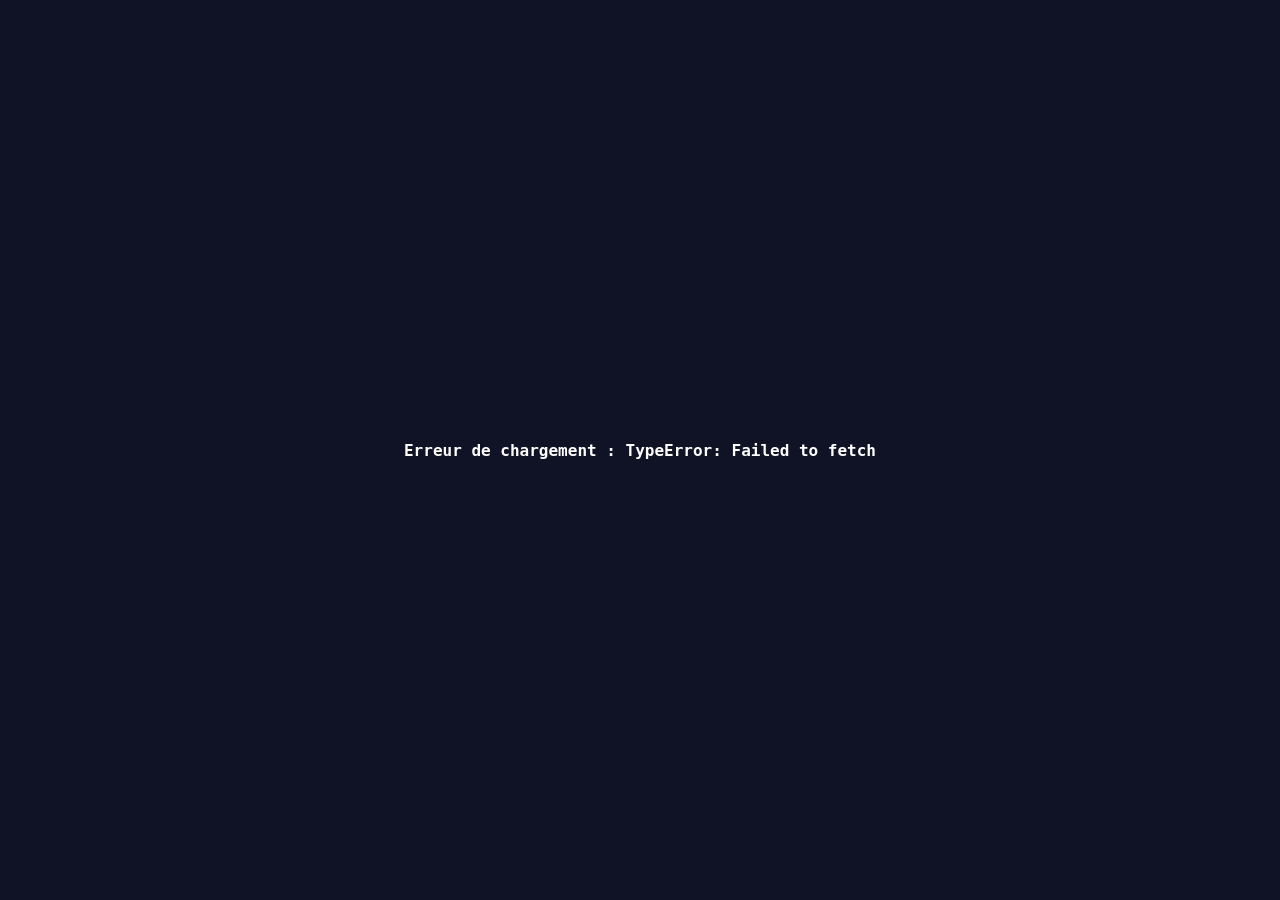
==== index.html @ 935f4385 "Add static preview loader" ====
<!doctype html><html lang="fr"><head><meta charset="utf-8"><meta name="viewport" content="width=device-width,initial-scale=1"><meta name="robots" content="noindex,nofollow,noarchive"><title>Chargement des previews…</title><style>body{margin:0;min-height:100vh;display:grid;place-items:center;background:#101225;color:#fff;font:600 16px system-ui}div{text-align:center}small{display:block;opacity:.55;margin-top:8px;font-weight:400}</style></head><body><div>Chargement des 12 previews…<small>Page Formation 48 h</small></div><script src="chunks/part01.js"></script><script src="chunks/part02.js"></script><script src="chunks/part03.js"></script><script src="chunks/part04.js"></script><script src="chunks/part05.js"></script><script>(async()=>{const b=Uint8Array.from(atob(window.__FP||''),c=>c.charCodeAt(0));const s=new DecompressionStream('gzip');const html=await new Response(new Blob([b]).stream().pipeThrough(s)).text();document.open();document.write(html);document.close()})().catch(e=>{document.body.innerHTML='<pre>Erreur de chargement : '+String(e)+'</pre>'});</script></body></html>
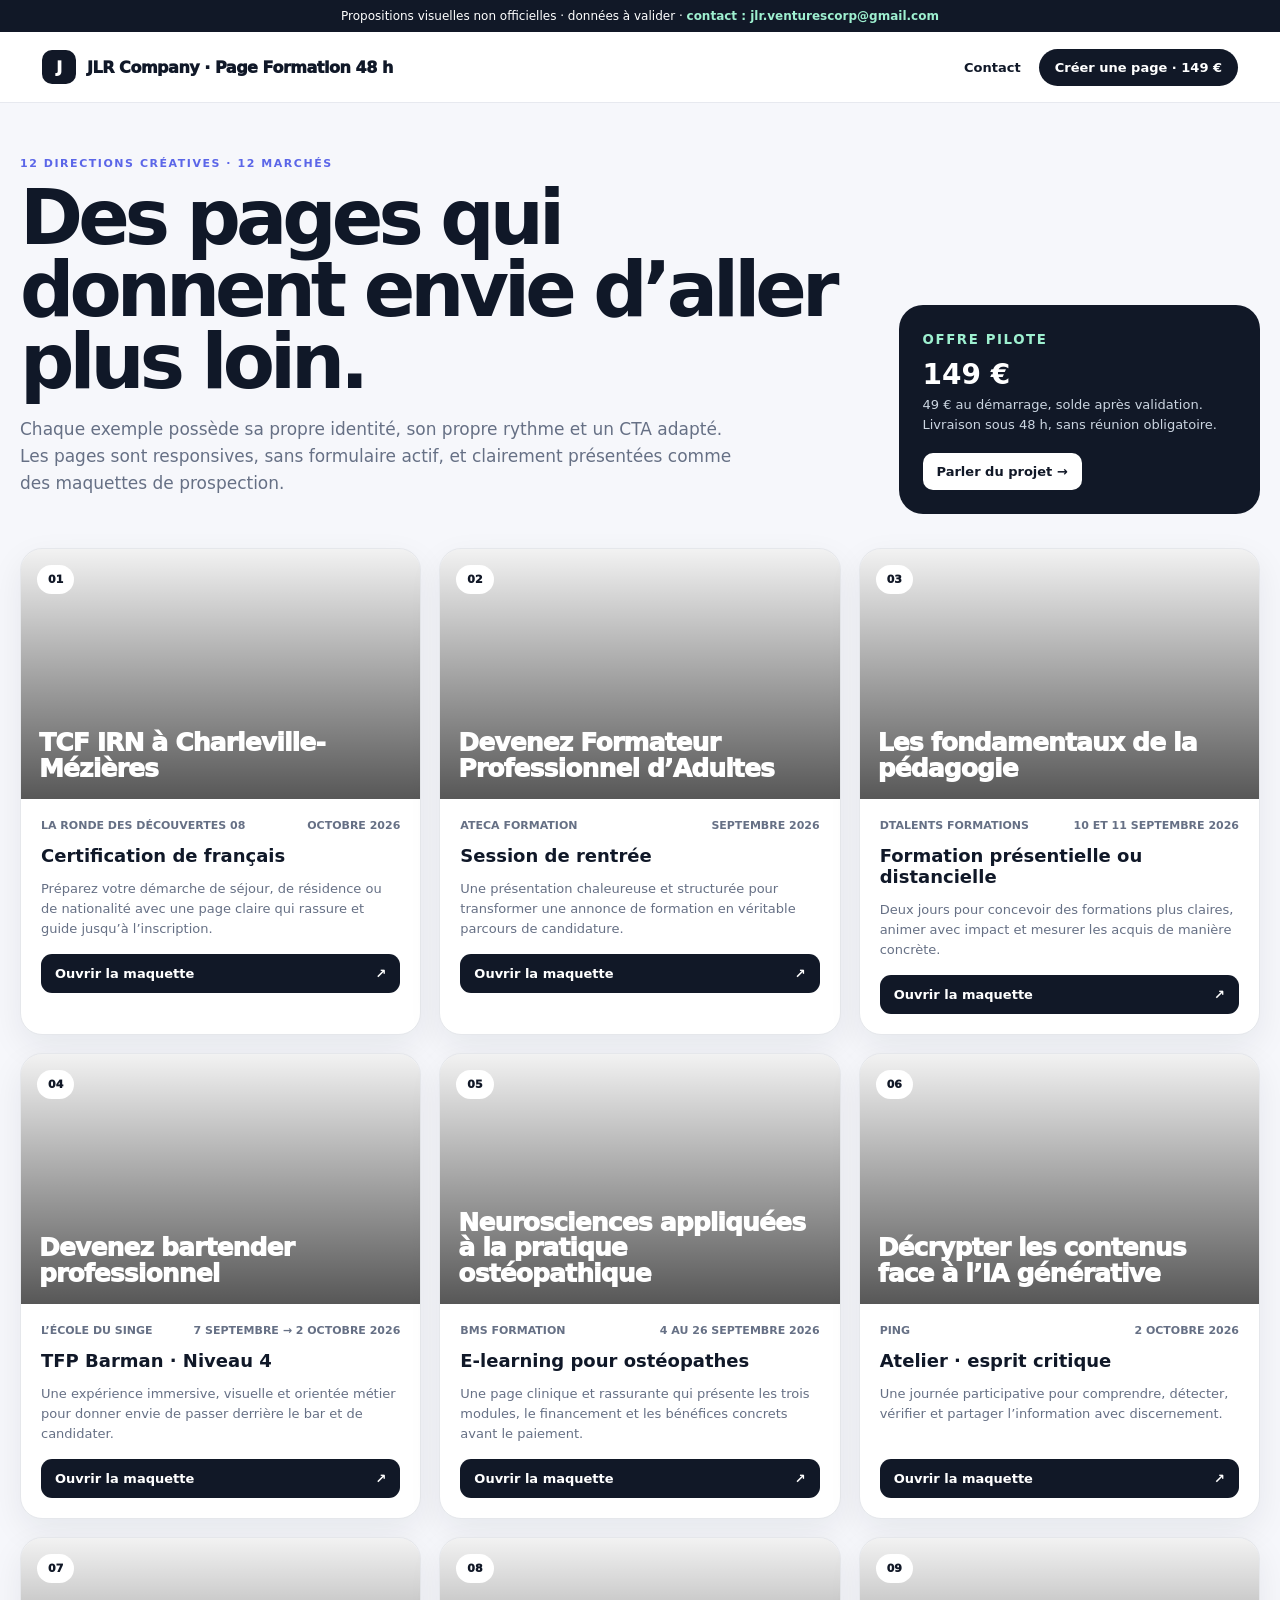
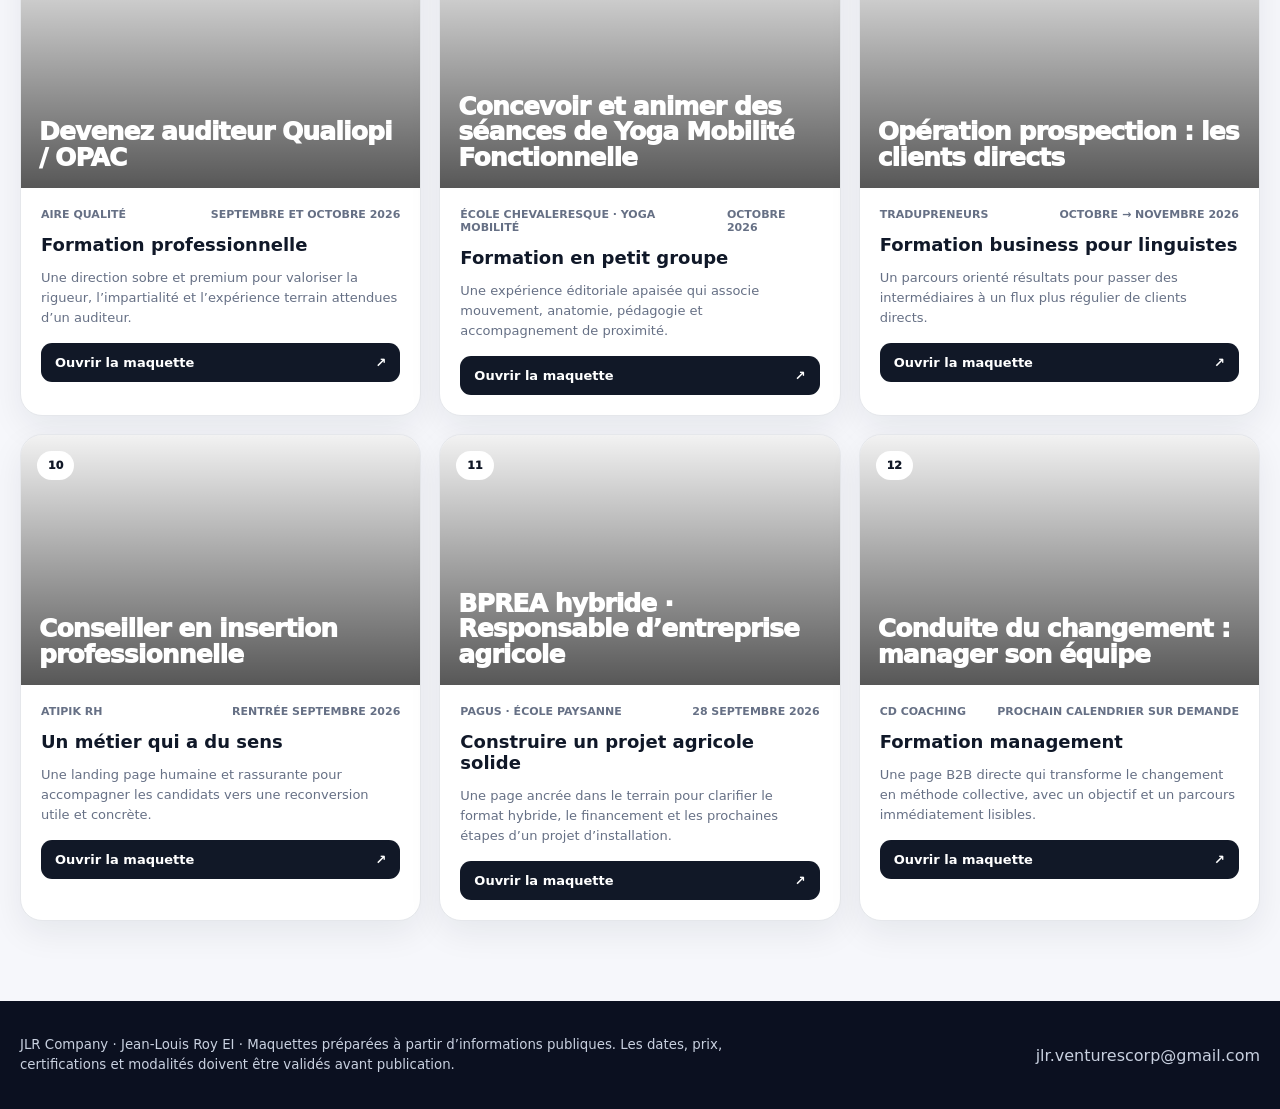
==== commit e0c86861: "Publish conversion-focused v3 formation previews" ====
--- a/index.html
+++ b/index.html
@@ -1 +1 @@
-<!doctype html><html lang="fr"><head><meta charset="utf-8"><meta name="viewport" content="width=device-width,initial-scale=1"><meta name="robots" content="noindex,nofollow,noarchive"><title>Chargement des previews…</title><style>body{margin:0;min-height:100vh;display:grid;place-items:center;background:#101225;color:#fff;font:600 16px system-ui}div{text-align:center}small{display:block;opacity:.55;margin-top:8px;font-weight:400}</style></head><body><div>Chargement des 12 previews…<small>Page Formation 48 h</small></div><script src="chunks/part01.js"></script><script src="chunks/part02.js"></script><script src="chunks/part03.js"></script><script src="chunks/part04.js"></script><script src="chunks/part05.js"></script><script>(async()=>{const b=Uint8Array.from(atob(window.__FP||''),c=>c.charCodeAt(0));const s=new DecompressionStream('gzip');const html=await new Response(new Blob([b]).stream().pipeThrough(s)).text();document.open();document.write(html);document.close()})().catch(e=>{document.body.innerHTML='<pre>Erreur de chargement : '+String(e)+'</pre>'});</script></body></html>+<!doctype html><html lang="fr"><head><meta charset="utf-8"><meta name="viewport" content="width=device-width,initial-scale=1"><meta name="robots" content="noindex,nofollow,noarchive"><meta name="description" content="Douze exemples uniques de landing pages de formation conçues par JLR Company."><meta property="og:title" content="Page Formation 48 h · JLR Company"><meta property="og:description" content="12 directions visuelles uniques, responsives et orientées conversion."><meta property="og:type" content="website"><title>12 landing pages de formation · JLR Company</title><script type="application/ld+json" id="ld">{}</script><link rel="stylesheet" href="assets/styles1.css"><link rel="stylesheet" href="assets/styles2.css"><link rel="stylesheet" href="assets/styles3.css"><link rel="stylesheet" href="assets/styles4.css"><link rel="stylesheet" href="assets/styles5.css"></head><body><div id="app"></div><script src="data/sites1.js"></script><script src="data/sites2.js"></script><script src="data/sites3.js"></script><script src="data/sites4.js"></script><script src="assets/app1.js"></script><script src="assets/app2.js"></script><script src="assets/app3.js"></script></body></html>
--- a/assets/styles1.css
+++ b/assets/styles1.css
@@ -0,0 +1 @@
+*{box-sizing:border-box}html{scroll-behavior:smooth}body{margin:0;font-family:Inter,ui-sans-serif,system-ui,-apple-system,Segoe UI,sans-serif;color:#101828;background:#f6f7fb}a{text-decoration:none;color:inherit}button{font:inherit}.hidden{display:none!important}.notice{background:#111827;color:#fff;padding:9px 18px;font-size:12px;text-align:center}.notice b{color:#9ef0d0}.top{position:sticky;top:0;z-index:50;background:rgba(255,255,255,.92);backdrop-filter:blur(14px);border-bottom:1px solid #e7e9ef}.topin{max-width:1240px;margin:auto;height:70px;padding:0 22px;display:flex;align-items:center;justify-content:space-between;gap:18px}.brand{display:flex;align-items:center;gap:11px;font-weight:950;letter-spacing:-.03em}.brandmark{width:34px;height:34px;border-radius:10px;background:#111827;color:#fff;display:grid;place-items:center}.topnav{display:flex;align-items:center;gap:18px;font-size:13px;font-weight:750}.topnav a:hover{opacity:.7}.pill{padding:11px 16px;border-radius:999px;background:#111827;color:#fff}.wrap{width:min(1240px,calc(100% - 36px));margin:auto}.dashboard{padding:54px 0 80px}.dashhead{display:grid;grid-template-columns:1.4fr .6fr;gap:35px;align-items:end;margin-bottom:34px}.kicker{text-transform:uppercase;letter-spacing:.14em;font-size:11px;font-weight:900;color:#5b66e8}.dashhead h1{font-size:clamp(42px,6vw,76px);line-height:.95;letter-spacing:-.065em;margin:12px 0 17px;max-width:850px}.dashhead p{max-width:720px;color:#667085;font-size:17px;line-height:1.6}.offer{background:#111827;color:white;border-radius:24px;padding:24px}.offer small{color:#9ef0d0;text-transform:uppercase;letter-spacing:.12em;font-weight:900}.offer strong{display:block;font-size:28px;margin:10px 0 4px}.offer p{font-size:13px;color:#cbd5e1;margin:0 0 17px}.offer a{display:inline-block;background:#fff;color:#111827;padding:11px 14px;border-radius:10px;font-weight:850;font-size:13px}.grid{display:grid;grid-template-columns:repeat(3,1fr);gap:18px}.card{background:#fff;border-radius:22px;overflow:hidden;border:1px solid #e5e7eb;box-shadow:0 12px 34px rgba(16,24,40,.07);transition:.25s}.card:hover{transform:translateY(-5px);box-shadow:0 20px 46px rgba(16,24,40,.13)}.visual{height:250px;background-size:cover;background-position:center;position:relative}.visual:after{content:'';position:absolute;inset:0;background:linear-gradient(180deg,rgba(0,0,0,.05),rgba(0,0,0,.66))}.num{position:absolute;z-index:2;left:16px;top:16px;background:#fff;color:#111827;border-radius:999px;padding:8px 11px;font-size:11px;font-weight:950}.vtitle{position:absolute;z-index:2;left:18px;right:18px;bottom:18px;color:#fff;font-size:25px;font-weight:950;line-height:1.02;letter-spacing:-.035em}.cbody{padding:20px}.cmeta{display:flex;justify-content:space-between;gap:10px;color:#667085;font-size:11px;text-transform:uppercase;font-weight:800}.cbody h2{font-size:18px;margin:13px 0 8px}.cbody p{font-size:13px;color:#667085;line-height:1.55;min-height:61px}.open{display:flex;justify-content:space-between;align-items:center;background:#111827;color:#fff;padding:12px 14px;border-radius:11px;font-weight:850;font-size:13px;margin-top:14px}
--- a/assets/styles2.css
+++ b/assets/styles2.css
@@ -0,0 +1 @@
+.page{--accent:#1668ff;--deep:#0d1b33;--soft:#edf4ff;background:white;min-height:100vh}.page.terracotta{--accent:#d9572b;--deep:#2b211d;--soft:#fff2ec}.page.violet{--accent:#5d42d8;--deep:#1f164a;--soft:#f2efff}.page.gold{--accent:#ff9818;--deep:#0a0a0b;--soft:#19130c;color:#fff}.page.clinical{--accent:#244de3;--deep:#0a2a60;--soft:#eef4ff}.page.electric{--accent:#ffd600;--deep:#082da9;--soft:#f6f0ff}.page.slate{--accent:#bba079;--deep:#1c2a30;--soft:#f4f0ea}.page.sage{--accent:#566f4c;--deep:#263726;--soft:#f3f0e9}.page.midnight{--accent:#ff6b58;--deep:#0d2144;--soft:#edf3ff}.page.rose{--accent:#9b3453;--deep:#302d32;--soft:#fff2f3}.page.earth{--accent:#4d7c3e;--deep:#243b24;--soft:#f5f1df}.page.cyan{--accent:#03a6c7;--deep:#102a37;--soft:#ecf9fc}
--- a/assets/styles3.css
+++ b/assets/styles3.css
@@ -0,0 +1 @@
+.hero{min-height:650px;display:grid;grid-template-columns:1.05fr .95fr;background:var(--soft);position:relative;overflow:hidden}.heroText{padding:80px max(5vw,28px);display:flex;flex-direction:column;justify-content:center}.eyebrow{color:var(--accent);font-size:12px;font-weight:950;letter-spacing:.15em;text-transform:uppercase}.hero h1{font-size:clamp(44px,6vw,82px);line-height:.94;letter-spacing:-.06em;margin:16px 0 20px;max-width:780px}.hero p{font-size:18px;line-height:1.62;max-width:660px;color:#586174}.gold .hero p,.gold .hero h1{color:#fff}.heroMedia{background-size:cover;background-position:center;min-height:520px;position:relative}.heroMedia:after{content:'';position:absolute;inset:0;background:linear-gradient(90deg,var(--soft),transparent 30%)}.gold .heroMedia:after{background:linear-gradient(90deg,#0a0a0b,transparent 35%)}.actions{display:flex;gap:12px;flex-wrap:wrap;margin-top:28px}.btn{display:inline-flex;align-items:center;justify-content:center;padding:14px 18px;border-radius:11px;font-weight:900;font-size:14px;border:1px solid var(--accent)}.primary{background:var(--accent);color:#fff}.electric .primary{color:#071b65}.secondary{background:transparent;color:inherit}.facts{display:grid;grid-template-columns:repeat(4,1fr);background:var(--deep);color:#fff;padding:0 max(4vw,22px)}.fact{padding:25px 18px;border-right:1px solid rgba(255,255,255,.15)}.fact:last-child{border:none}.fact small{display:block;color:#b8c4d6;text-transform:uppercase;font-size:10px;letter-spacing:.1em}.fact strong{display:block;margin-top:7px;font-size:16px}
--- a/assets/styles4.css
+++ b/assets/styles4.css
@@ -0,0 +1 @@
+.section{padding:82px 0}.section.soft{background:var(--soft)}.section.deep{background:var(--deep);color:#fff}.section h2{font-size:clamp(34px,4vw,54px);line-height:1;letter-spacing:-.045em;margin:0 0 18px}.lead{color:#667085;max-width:720px;line-height:1.7}.deep .lead{color:#c6ceda}.four{display:grid;grid-template-columns:repeat(4,1fr);gap:15px;margin-top:34px}.tile{border:1px solid #e2e5ea;border-radius:18px;padding:22px;background:#fff;color:#101828}.deep .tile{background:rgba(255,255,255,.06);border-color:rgba(255,255,255,.14);color:#fff}.tile b{display:block;font-size:18px;margin:9px 0}.tile span{font-size:13px;line-height:1.55;color:#667085}.deep .tile span{color:#c6ceda}.index{width:34px;height:34px;border-radius:50%;display:grid;place-items:center;background:var(--accent);color:#fff;font-size:12px;font-weight:950}.two{display:grid;grid-template-columns:1fr 1fr;gap:38px;align-items:center}.photo{min-height:440px;border-radius:28px;background-size:cover;background-position:center}.check{display:grid;gap:13px;margin-top:25px}.check div{display:flex;gap:12px;align-items:flex-start}.tick{color:var(--accent);font-weight:1000}.quote{font-family:Georgia,serif;font-size:clamp(28px,4vw,48px);line-height:1.18;color:var(--deep);border-left:5px solid var(--accent);padding-left:25px}.cta{background:var(--deep);color:#fff;border-radius:30px;padding:45px;display:flex;justify-content:space-between;align-items:center;gap:25px}.cta h2{margin:0;font-size:clamp(30px,4vw,50px)}.cta p{color:#c6ceda;margin:10px 0 0}.footer{padding:34px 0;background:#0b1020;color:#c8d0df}.footin{display:flex;justify-content:space-between;gap:25px;align-items:center}.footin small{max-width:720px;line-height:1.5}.back{position:fixed;right:18px;bottom:18px;z-index:60;background:#fff;color:#111827;border:1px solid #d7dce6;box-shadow:0 8px 30px rgba(0,0,0,.15);padding:11px 14px;border-radius:999px;font-size:12px;font-weight:900}.city .heroMedia{clip-path:polygon(12% 0,100% 0,100% 100%,0 100%)}.editorial .hero h1,.wellness .hero h1,.human .hero h1{font-family:Georgia,serif;font-weight:500;letter-spacing:-.045em}.cinematic .hero{background:#0a0a0b}.cinematic .heroText{order:0}.cinematic .heroMedia{filter:saturate(1.15) contrast(1.08)}.clinical .hero{background:linear-gradient(130deg,#fff 30%,#e9f2ff)}.poster .heroText{background:white}.poster .hero h1{text-transform:uppercase;font-weight:1000}.audit .hero{background:#f4f0ea}.audit .hero h1{font-family:Georgia,serif;font-weight:500}.wellness .heroMedia{clip-path:ellipse(75% 78% at 70% 45%)}.business .hero{background:#eef3ff}.human .hero{background:#fff7f5}.agri .hero{background:#f6f1df}.coaching .hero h1{max-width:650px}.disclaimer{font-size:11px;color:#8b95a6;margin-top:18px;line-height:1.5}
--- a/assets/styles5.css
+++ b/assets/styles5.css
@@ -0,0 +1 @@
+@media(max-width:980px){.grid{grid-template-columns:1fr 1fr}.dashhead{grid-template-columns:1fr}.hero{grid-template-columns:1fr}.heroMedia{min-height:410px;order:-1}.heroMedia:after{background:linear-gradient(0deg,var(--soft),transparent 40%)}.gold .heroMedia:after{background:linear-gradient(0deg,#0a0a0b,transparent 40%)}.facts,.four{grid-template-columns:1fr 1fr}.two{grid-template-columns:1fr}.topnav a:not(.pill){display:none}}@media(max-width:620px){.grid{grid-template-columns:1fr}.dashhead h1{font-size:46px}.hero{min-height:0}.heroText{padding:48px 22px}.hero h1{font-size:48px}.heroMedia{min-height:330px}.facts{grid-template-columns:1fr 1fr}.fact{padding:18px 12px}.four{grid-template-columns:1fr}.section{padding:58px 0}.cta{padding:30px 24px;display:block}.cta .actions{margin-top:22px}.footin{display:block}.footin a{display:inline-block;margin-top:18px}.topin{height:62px}.brand span:last-child{font-size:13px}}
